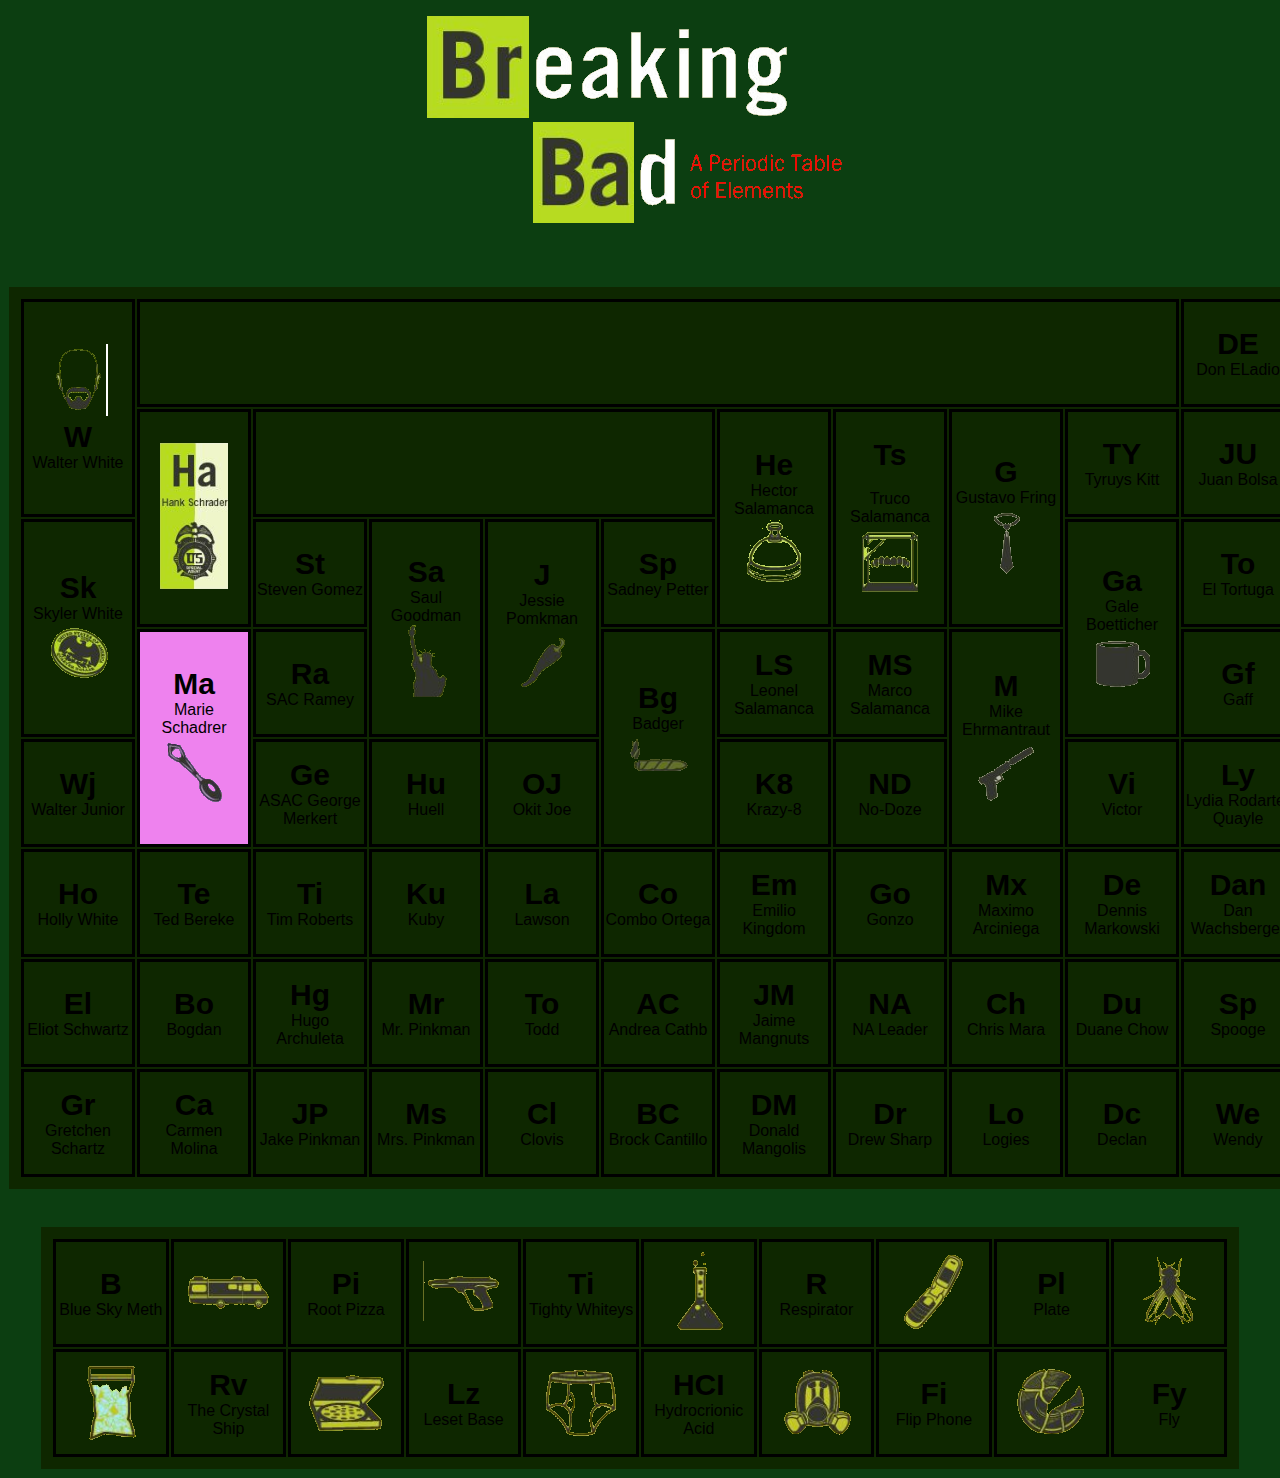
==== Tabla.html @ 63d85095 "Initial commit" ====
<!DOCTYPE html>
<html lang="en">
<head>
    <meta charset="UTF-8">
    <meta name="viewport" content="width=device-width, initial-scale=1.0">
    <link rel="stylesheet" href="CSS/tabla.css">
    <link rel="shortcut icon" href="CSS/IMG/icon.png" type="image/x-icon">
    <title>Tabla </title>
</head>
<body>
<center>
    <img src="CSS/IMG/cabecera.png" alt="">
    <br>
    <br>
    <br>
    <br>

   <table>
    <tr>
        <td rowspan="2"><img src="CSS/IMG/Tabla Periódica/walterwhite.png" alt=""><br><h5>W</h5>Walter White</td>
        <td colspan="9"></td>
        <td><h5>DE</h5>Don ELadio</td>
        <!-- <td></td>
        <td></td>
        <td></td>
        <td></td>
        <td></td>
        <td></td>
        <td></td>
        <td></td> -->
    </tr>
    <tr>
        <td rowspan="2"><img src="CSS/IMG/Tabla Periódica/hankschrader.png" alt=""></td>
        <td colspan="4"></td>
        <td rowspan="2"><H5>He</H5>Hector Salamanca <br><img src="CSS/IMG/Tabla Periódica/hectorsalamanca.png" alt=""></td>
        <td rowspan="2"><h5>Ts</h5><br>Truco Salamanca<img src="CSS/IMG/Tabla Periódica/tucosalamanca.png" alt=""></td>
        <td rowspan="2"><h5>G</h5>Gustavo Fring <br><img src="CSS/IMG/Tabla Periódica/gustavofrink.png" alt=""></td>
        <td><h5>TY</h5>Tyruys Kitt</td>
        <td><h5>JU</h5>Juan Bolsa</td>
        <!-- <td></td>
        <td></td>
        <td></td>
        <td></td> -->
    </tr>
    <tr>
        <td rowspan="2"><h5>Sk</h5>Skyler White <br><img src="CSS/IMG/Tabla Periódica/skylerwhite.png" alt=""></td>
        <td><h5>St</h5>Steven Gomez</td>
        <td rowspan="2"><h5>Sa</h5>Saul Goodman <br><img src="CSS/IMG/Tabla Periódica/saulgoodman.png" alt=""></td>
        <td rowspan="2"><h5>J</h5>Jessie Pomkman<br><img src="CSS/IMG/Tabla Periódica/jessiepinkman.png" alt=""></td>
        <td><h5>Sp</h5>Sadney Petter</td>
        <td rowspan="2"><h5>Ga</h5>Gale Boetticher<br><img src="CSS/IMG/Tabla Periódica/gale.png" alt=""></td>
        <td><h5>To</h5>El Tortuga</td>
        <!-- <td></td>
        <td></td>
        <td></td> -->
    </tr>
    <tr>
        <td rowspan="2" class="color2"><h5>Ma</h5>Marie Schadrer<br><img src="CSS/IMG/Tabla Periódica/marieschrader.png" alt=""></td>
        <td><h5>Ra</h5>SAC Ramey</td>
        <td rowspan="2"><h5>Bg</h5>Badger <br> <img src="CSS/IMG/Tabla Periódica/badger.png" alt=""></td>
        <td><h5>LS</h5>Leonel Salamanca</td>
        <td><h5>MS</h5>Marco Salamanca</td>
        <td rowspan="2"><h5>M</h5>Mike Ehrmantraut <br><img src="CSS/IMG/Tabla Periódica/mike.png" alt=""></td>
        <td><h5>Gf</h5>Gaff</td>
        <!-- <td></td>
        <td></td>
        <td></td>
        <td></td> -->
    </tr>
    <tr>
        <td><h5>Wj</h5>Walter Junior</td>
        <td><h5>Ge</h5>ASAC George Merkert</td>
        <td><h5>Hu</h5>Huell</td>
        <td><h5>OJ</h5>Okit Joe</td>
        <td><h5>K8</h5>Krazy-8</td>
        <td><h5>ND</h5>No-Doze</td>
        <td><h5>Vi</h5>Victor</td>
        <td><h5>Ly</h5>Lydia Rodarte-Quayle </td>
        <!-- <td></td>
        <td></td>
        <td></td> -->
    </tr>
    <tr>
        <td><h5>Ho</h5>Holly White</td>
        <td><h5>Te</h5>Ted Bereke</td>
        <td><h5>Ti</h5>Tim Roberts</td>
        <td><h5>Ku</h5>Kuby</td>
        <td><h5>La</h5>Lawson</td>
        <td><h5>Co</h5>Combo Ortega</td>
        <td><h5>Em</h5>Emilio Kingdom</td>
        <td><h5>Go</h5>Gonzo</td>
        <td><h5>Mx</h5>Maximo Arciniega</td>
        <td><h5>De</h5>Dennis Markowski</td>
        <td><h5>Dan</h5>Dan Wachsberger</td>
    </tr>
    <tr>
        <td><h5>El</h5>Eliot Schwartz</td>
        <td><h5>Bo</h5>Bogdan</td>
        <td><h5>Hg</h5>Hugo Archuleta</td>
        <td><h5>Mr</h5>Mr. Pinkman</td>
        <td><h5>To</h5>Todd</td>
        <td><h5>AC</h5>Andrea Cathb </td>
        <td><h5>JM</h5>Jaime Mangnuts</td>
        <td><h5>NA</h5>NA Leader</td>
        <td><h5>Ch</h5>Chris Mara</td>
        <td><h5>Du</h5>Duane Chow</td>
        <td><h5>Sp</h5>Spooge</td>
    </tr>
    <tr>
        <td><h5>Gr</h5>Gretchen Schartz</td>
        <td><h5>Ca</h5>Carmen Molina</td>
        <td><h5>JP</h5>Jake Pinkman</td>
        <td><h5>Ms</h5>Mrs. Pinkman</td>
        <td><h5>Cl</h5>Clovis</td>
        <td><h5>BC</h5>Brock Cantillo</td>
        <td><h5>DM</h5>Donald Mangolis</td>
        <td><h5>Dr</h5>Drew Sharp</td>
        <td><h5>Lo</h5>Logies</td>
        <td><h5>Dc</h5>Declan</td>
        <td><h5>We</h5>Wendy</td>
    </tr>
   </table>
   <br>
   <br>


   <table class="tabla2">
    <tr>
        <td><h5>B</h5>Blue Sky Meth</td>
        <td><img src="CSS/IMG/Tabla Periódica/bus.png" alt=""></td>
        <td><h5>Pi</h5>Root Pizza</td>
        <td><img src="CSS/IMG/Tabla Periódica/pistola.png" alt=""></td>
        <td><h5>Ti</h5>Tighty Whiteys</td>
        <td><img src="CSS/IMG/Tabla Periódica/pocima.png" alt=""></td>
        <td><h5>R</h5>Respirator</td>
        <td><img src="CSS/IMG/Tabla Periódica/movil.png" alt=""></td>
        <td><h5>Pl</h5>Plate</td>
        <td><img src="CSS/IMG/Tabla Periódica/mosca.png" alt=""></td>
    </tr>
    <tr>
        <td><img src="CSS/IMG/Tabla Periódica/cristal.png" alt=""></td>
        <td><h5>Rv</h5>The Crystal Ship</td>
        <td><img src="CSS/IMG/Tabla Periódica/pizza.png" alt=""></td>
        <td><h5>Lz</h5>Leset Base</td>
        <td><img src="CSS/IMG/Tabla Periódica/calzoncillos.png" alt=""></td>
        <td><h5>HCI</h5>Hydrocrionic Acid</td>
        <td><img src="CSS/IMG/Tabla Periódica/mascara.png" alt=""></td>
        <td><h5>Fi</h5>Flip Phone</td>
        <td><img src="CSS/IMG/Tabla Periódica/plato.png" alt=""></td>
        <td><h5>Fy</h5>Fly</td>
    </tr>


   </table>
</center>  
</body>
</html>
---- CSS/tabla.css ----
body{
text-align: center;
background-color: #0c3e11 ;
font-family: Arial, Helvetica, sans-serif;
color: black;
}

table{

    background-color: #0e2700;
    width: 1300px;
    height: 300px;
    text-align: center;
    border: 1px solid #0c3e11;   
    padding: 10px; 
    
   
}

h5{

     
    font-weight: 750;
    font-size: 30px; 
    margin-top: 0px; 
    margin-bottom: 0px; 
    color: black;

    
}


.color1{
    background-color: #b8dc19 ;
}

.color2{

    background-color: violet;
}

.color3{
     background-color: #d5ea73;

}

.color4{

    background-color: floralwhite;
}

.color5{

    background-color: #89a419;
}

.color6{

    background-color: #bcc49e;
}

.color7{
background-color: #c7e538;

}

.color8{

   background-color: #637124;

}

.color9{
    background-color: #828e50;
}

.color10 {

    background-color: #c2c721;
}

td{

    border: solid black;
    width: 100px;
    height: 100px;
}

tr{

    border: solid black;
    width: 100px;
    height: 100px;
}

.tabla2{

    width: 1200px;
    height: 200px;

}
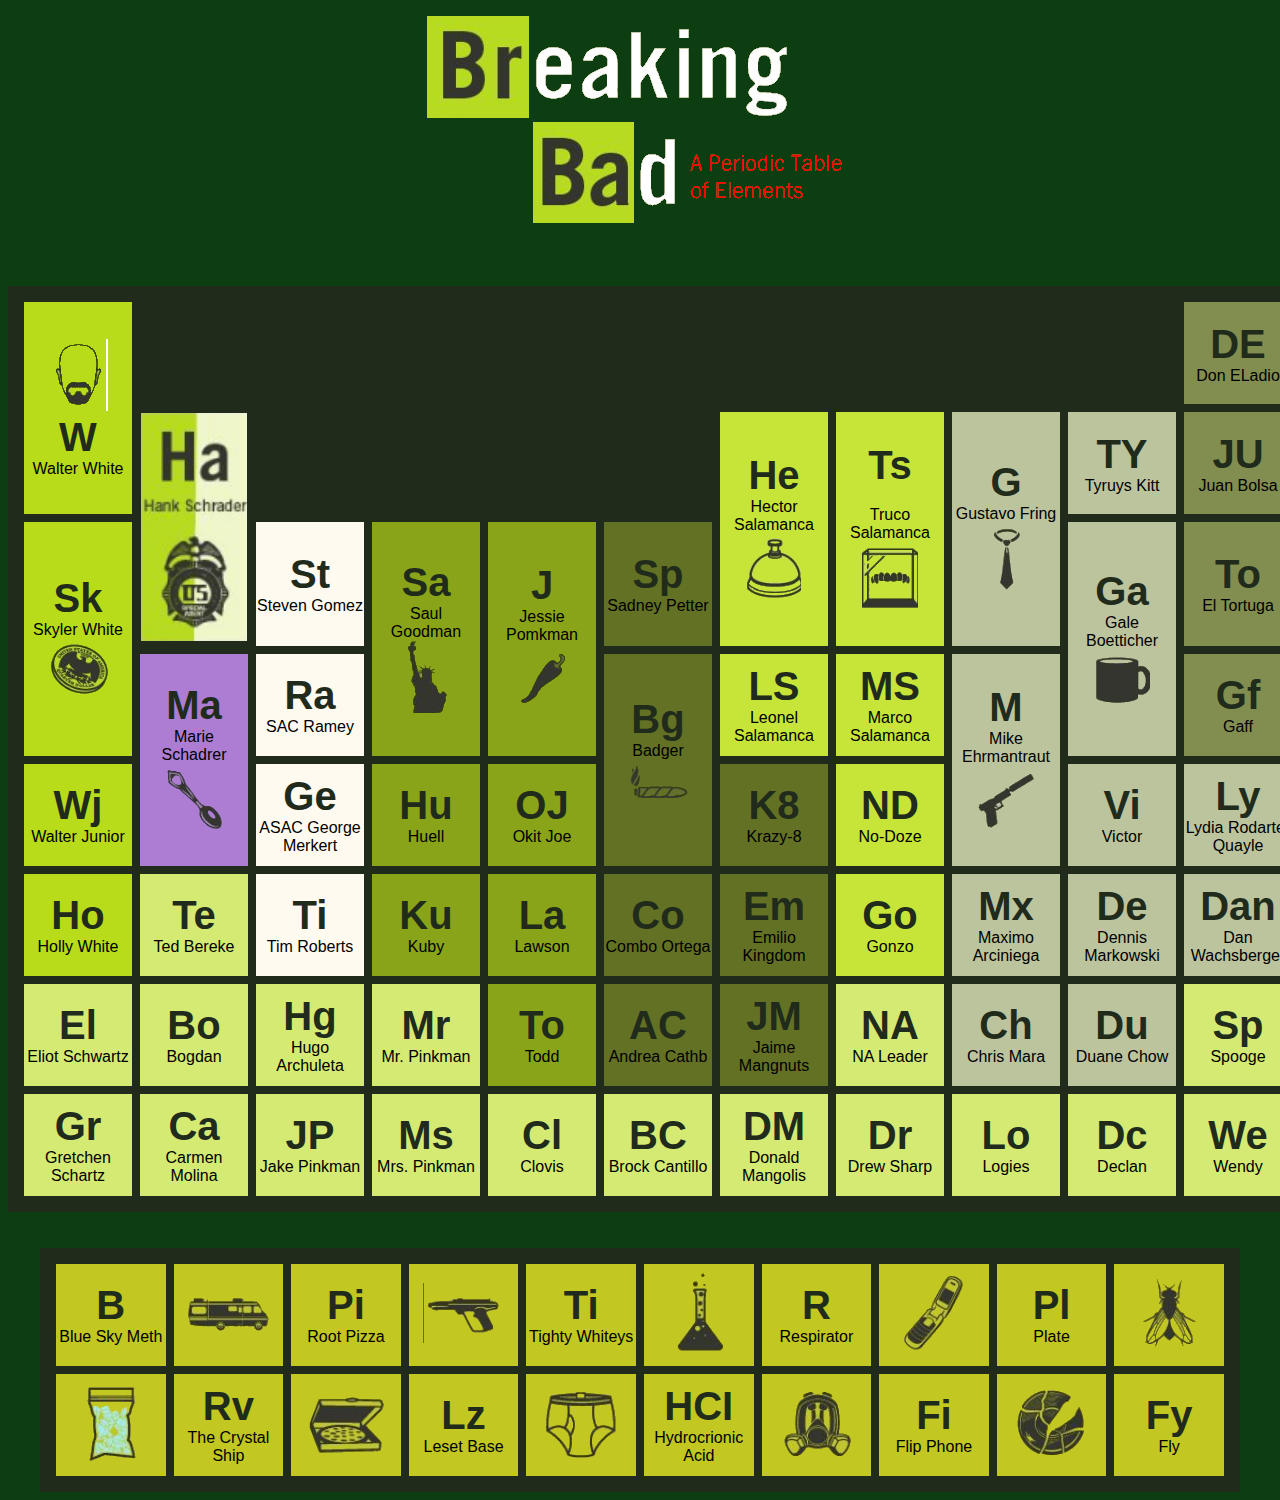
==== commit d7679d49: "another commit" ====
--- a/Tabla.html
+++ b/Tabla.html
@@ -17,9 +17,9 @@
 
    <table>
     <tr>
-        <td rowspan="2"><img src="CSS/IMG/Tabla Periódica/walterwhite.png" alt=""><br><h5>W</h5>Walter White</td>
+        <td rowspan="2" class="color1"><img src="CSS/IMG/Tabla Periódica/walterwhite.png" alt="" ><br><h5>W</h5>Walter White</td>
         <td colspan="9"></td>
-        <td><h5>DE</h5>Don ELadio</td>
+        <td class="color9"><h5>DE</h5>Don ELadio</td>
         <!-- <td></td>
         <td></td>
         <td></td>
@@ -30,94 +30,94 @@
         <td></td> -->
     </tr>
     <tr>
-        <td rowspan="2"><img src="CSS/IMG/Tabla Periódica/hankschrader.png" alt=""></td>
+        <td rowspan="2"><img src="CSS/IMG/Tabla Periódica/hankschrader.png" alt="" id="imagenHA" ></td>
         <td colspan="4"></td>
-        <td rowspan="2"><H5>He</H5>Hector Salamanca <br><img src="CSS/IMG/Tabla Periódica/hectorsalamanca.png" alt=""></td>
-        <td rowspan="2"><h5>Ts</h5><br>Truco Salamanca<img src="CSS/IMG/Tabla Periódica/tucosalamanca.png" alt=""></td>
-        <td rowspan="2"><h5>G</h5>Gustavo Fring <br><img src="CSS/IMG/Tabla Periódica/gustavofrink.png" alt=""></td>
-        <td><h5>TY</h5>Tyruys Kitt</td>
-        <td><h5>JU</h5>Juan Bolsa</td>
+        <td rowspan="2" class="color7"><H5>He</H5>Hector Salamanca <br><img src="CSS/IMG/Tabla Periódica/hectorsalamanca.png" alt=""></td>
+        <td rowspan="2" class="color7"><h5>Ts</h5><br>Truco Salamanca<img src="CSS/IMG/Tabla Periódica/tucosalamanca.png" alt=""></td>
+        <td rowspan="2" class="color6"><h5>G</h5>Gustavo Fring <br><img src="CSS/IMG/Tabla Periódica/gustavofrink.png" alt=""></td>
+        <td class="color6"><h5>TY</h5>Tyruys Kitt</td>
+        <td class="color9"><h5>JU</h5>Juan Bolsa</td>
         <!-- <td></td>
         <td></td>
         <td></td>
         <td></td> -->
     </tr>
     <tr>
-        <td rowspan="2"><h5>Sk</h5>Skyler White <br><img src="CSS/IMG/Tabla Periódica/skylerwhite.png" alt=""></td>
-        <td><h5>St</h5>Steven Gomez</td>
-        <td rowspan="2"><h5>Sa</h5>Saul Goodman <br><img src="CSS/IMG/Tabla Periódica/saulgoodman.png" alt=""></td>
-        <td rowspan="2"><h5>J</h5>Jessie Pomkman<br><img src="CSS/IMG/Tabla Periódica/jessiepinkman.png" alt=""></td>
-        <td><h5>Sp</h5>Sadney Petter</td>
-        <td rowspan="2"><h5>Ga</h5>Gale Boetticher<br><img src="CSS/IMG/Tabla Periódica/gale.png" alt=""></td>
-        <td><h5>To</h5>El Tortuga</td>
+        <td rowspan="2" class="color1"><h5>Sk</h5>Skyler White <br><img src="CSS/IMG/Tabla Periódica/skylerwhite.png" alt=""></td>
+        <td class="color4"><h5>St</h5>Steven Gomez</td>
+        <td rowspan="2" class="color5"><h5>Sa</h5>Saul Goodman <br><img src="CSS/IMG/Tabla Periódica/saulgoodman.png" alt=""></td>
+        <td rowspan="2" class="color5"><h5>J</h5>Jessie Pomkman<br><img src="CSS/IMG/Tabla Periódica/jessiepinkman.png" alt=""></td>
+        <td class="color8"><h5>Sp</h5>Sadney Petter</td>
+        <td rowspan="2" class="color6"><h5>Ga</h5>Gale Boetticher<br><img src="CSS/IMG/Tabla Periódica/gale.png" alt=""></td>
+        <td class="color9"><h5>To</h5>El Tortuga</td>
         <!-- <td></td>
         <td></td>
         <td></td> -->
     </tr>
     <tr>
         <td rowspan="2" class="color2"><h5>Ma</h5>Marie Schadrer<br><img src="CSS/IMG/Tabla Periódica/marieschrader.png" alt=""></td>
-        <td><h5>Ra</h5>SAC Ramey</td>
-        <td rowspan="2"><h5>Bg</h5>Badger <br> <img src="CSS/IMG/Tabla Periódica/badger.png" alt=""></td>
-        <td><h5>LS</h5>Leonel Salamanca</td>
-        <td><h5>MS</h5>Marco Salamanca</td>
-        <td rowspan="2"><h5>M</h5>Mike Ehrmantraut <br><img src="CSS/IMG/Tabla Periódica/mike.png" alt=""></td>
-        <td><h5>Gf</h5>Gaff</td>
+        <td class="color4"><h5>Ra</h5>SAC Ramey</td>
+        <td rowspan="2" class="color8"><h5>Bg</h5>Badger <br> <img src="CSS/IMG/Tabla Periódica/badger.png" alt=""></td>
+        <td class="color7"><h5>LS</h5>Leonel Salamanca</td>
+        <td class="color7"><h5>MS</h5>Marco Salamanca</td>
+        <td rowspan="2" class="color6"><h5>M</h5>Mike Ehrmantraut <br><img src="CSS/IMG/Tabla Periódica/mike.png" alt=""></td>
+        <td class="color9"><h5>Gf</h5>Gaff</td>
         <!-- <td></td>
         <td></td>
         <td></td>
         <td></td> -->
     </tr>
     <tr>
-        <td><h5>Wj</h5>Walter Junior</td>
-        <td><h5>Ge</h5>ASAC George Merkert</td>
-        <td><h5>Hu</h5>Huell</td>
-        <td><h5>OJ</h5>Okit Joe</td>
-        <td><h5>K8</h5>Krazy-8</td>
-        <td><h5>ND</h5>No-Doze</td>
-        <td><h5>Vi</h5>Victor</td>
-        <td><h5>Ly</h5>Lydia Rodarte-Quayle </td>
+        <td class="color1"><h5>Wj</h5>Walter Junior</td>
+        <td class="color4"><h5>Ge</h5>ASAC George Merkert</td>
+        <td class="color5"><h5>Hu</h5>Huell</td>
+        <td class="color5"><h5>OJ</h5>Okit Joe</td>
+        <td class="color8"><h5>K8</h5>Krazy-8</td>
+        <td class="color7"><h5>ND</h5>No-Doze</td>
+        <td class="color6"><h5>Vi</h5>Victor</td>
+        <td class="color6"><h5>Ly</h5>Lydia Rodarte-Quayle </td>
         <!-- <td></td>
         <td></td>
         <td></td> -->
     </tr>
     <tr>
-        <td><h5>Ho</h5>Holly White</td>
-        <td><h5>Te</h5>Ted Bereke</td>
-        <td><h5>Ti</h5>Tim Roberts</td>
-        <td><h5>Ku</h5>Kuby</td>
-        <td><h5>La</h5>Lawson</td>
-        <td><h5>Co</h5>Combo Ortega</td>
-        <td><h5>Em</h5>Emilio Kingdom</td>
-        <td><h5>Go</h5>Gonzo</td>
-        <td><h5>Mx</h5>Maximo Arciniega</td>
-        <td><h5>De</h5>Dennis Markowski</td>
-        <td><h5>Dan</h5>Dan Wachsberger</td>
+        <td class="color1"><h5>Ho</h5>Holly White</td>
+        <td class="color3"><h5>Te</h5>Ted Bereke</td>
+        <td class="color4"><h5>Ti</h5>Tim Roberts</td>
+        <td class="color5"><h5>Ku</h5>Kuby</td>
+        <td class="color5"><h5>La</h5>Lawson</td>
+        <td class="color8"><h5>Co</h5>Combo Ortega</td>
+        <td class="color8"><h5>Em</h5>Emilio Kingdom</td>
+        <td class="color7"><h5>Go</h5>Gonzo</td>
+        <td class="color6"><h5>Mx</h5>Maximo Arciniega</td>
+        <td class="color6"><h5>De</h5>Dennis Markowski</td>
+        <td class="color6"><h5>Dan</h5>Dan Wachsberger</td>
     </tr>
     <tr>
-        <td><h5>El</h5>Eliot Schwartz</td>
-        <td><h5>Bo</h5>Bogdan</td>
-        <td><h5>Hg</h5>Hugo Archuleta</td>
-        <td><h5>Mr</h5>Mr. Pinkman</td>
-        <td><h5>To</h5>Todd</td>
-        <td><h5>AC</h5>Andrea Cathb </td>
-        <td><h5>JM</h5>Jaime Mangnuts</td>
-        <td><h5>NA</h5>NA Leader</td>
-        <td><h5>Ch</h5>Chris Mara</td>
-        <td><h5>Du</h5>Duane Chow</td>
-        <td><h5>Sp</h5>Spooge</td>
+        <td class="color3"><h5>El</h5>Eliot Schwartz</td>
+        <td class="color3"><h5>Bo</h5>Bogdan</td>
+        <td class="color3"><h5>Hg</h5>Hugo Archuleta</td>
+        <td class="color3"><h5>Mr</h5>Mr. Pinkman</td>
+        <td class="color5"><h5>To</h5>Todd</td>
+        <td class="color8"><h5>AC</h5>Andrea Cathb </td>
+        <td class="color8"><h5>JM</h5>Jaime Mangnuts</td>
+        <td class="color3"><h5>NA</h5>NA Leader</td>
+        <td class="color6"><h5>Ch</h5>Chris Mara</td>
+        <td class="color6"><h5>Du</h5>Duane Chow</td>
+        <td class="color3"><h5>Sp</h5>Spooge</td>
     </tr>
     <tr>
-        <td><h5>Gr</h5>Gretchen Schartz</td>
-        <td><h5>Ca</h5>Carmen Molina</td>
-        <td><h5>JP</h5>Jake Pinkman</td>
-        <td><h5>Ms</h5>Mrs. Pinkman</td>
-        <td><h5>Cl</h5>Clovis</td>
-        <td><h5>BC</h5>Brock Cantillo</td>
-        <td><h5>DM</h5>Donald Mangolis</td>
-        <td><h5>Dr</h5>Drew Sharp</td>
-        <td><h5>Lo</h5>Logies</td>
-        <td><h5>Dc</h5>Declan</td>
-        <td><h5>We</h5>Wendy</td>
+        <td class="color3"><h5>Gr</h5>Gretchen Schartz</td>
+        <td class="color3"><h5>Ca</h5>Carmen Molina</td>
+        <td class="color3"><h5>JP</h5>Jake Pinkman</td>
+        <td class="color3"><h5>Ms</h5>Mrs. Pinkman</td>
+        <td class="color3"><h5>Cl</h5>Clovis</td>
+        <td class="color3"><h5>BC</h5>Brock Cantillo</td>
+        <td class="color3"><h5>DM</h5>Donald Mangolis</td>
+        <td class="color3"><h5>Dr</h5>Drew Sharp</td>
+        <td class="color3"><h5>Lo</h5>Logies</td>
+        <td class="color3"><h5>Dc</h5>Declan</td>
+        <td class="color3"><h5>We</h5>Wendy</td>
     </tr>
    </table>
    <br>
@@ -126,28 +126,28 @@
 
    <table class="tabla2">
     <tr>
-        <td><h5>B</h5>Blue Sky Meth</td>
-        <td><img src="CSS/IMG/Tabla Periódica/bus.png" alt=""></td>
-        <td><h5>Pi</h5>Root Pizza</td>
-        <td><img src="CSS/IMG/Tabla Periódica/pistola.png" alt=""></td>
-        <td><h5>Ti</h5>Tighty Whiteys</td>
-        <td><img src="CSS/IMG/Tabla Periódica/pocima.png" alt=""></td>
-        <td><h5>R</h5>Respirator</td>
-        <td><img src="CSS/IMG/Tabla Periódica/movil.png" alt=""></td>
-        <td><h5>Pl</h5>Plate</td>
-        <td><img src="CSS/IMG/Tabla Periódica/mosca.png" alt=""></td>
+        <td class="color10"><h5>B</h5>Blue Sky Meth</td>
+        <td class="color10"><img src="CSS/IMG/Tabla Periódica/bus.png" alt=""></td>
+        <td class="color10"><h5>Pi</h5>Root Pizza</td>
+        <td class="color10"><img src="CSS/IMG/Tabla Periódica/pistola.png" alt=""></td>
+        <td class="color10"><h5>Ti</h5>Tighty Whiteys</td>
+        <td class="color10"><img src="CSS/IMG/Tabla Periódica/pocima.png" alt=""></td>
+        <td class="color10"><h5>R</h5>Respirator</td>
+        <td class="color10"><img src="CSS/IMG/Tabla Periódica/movil.png" alt=""></td>
+        <td class="color10"><h5>Pl</h5>Plate</td>
+        <td class="color10"><img src="CSS/IMG/Tabla Periódica/mosca.png" alt=""></td>
     </tr>
     <tr>
-        <td><img src="CSS/IMG/Tabla Periódica/cristal.png" alt=""></td>
-        <td><h5>Rv</h5>The Crystal Ship</td>
-        <td><img src="CSS/IMG/Tabla Periódica/pizza.png" alt=""></td>
-        <td><h5>Lz</h5>Leset Base</td>
-        <td><img src="CSS/IMG/Tabla Periódica/calzoncillos.png" alt=""></td>
-        <td><h5>HCI</h5>Hydrocrionic Acid</td>
-        <td><img src="CSS/IMG/Tabla Periódica/mascara.png" alt=""></td>
-        <td><h5>Fi</h5>Flip Phone</td>
-        <td><img src="CSS/IMG/Tabla Periódica/plato.png" alt=""></td>
-        <td><h5>Fy</h5>Fly</td>
+        <td class="color10"><img src="CSS/IMG/Tabla Periódica/cristal.png" alt=""></td>
+        <td class="color10"><h5>Rv</h5>The Crystal Ship</td>
+        <td class="color10"><img src="CSS/IMG/Tabla Periódica/pizza.png" alt=""></td>
+        <td class="color10"><h5>Lz</h5>Leset Base</td>
+        <td class="color10"><img src="CSS/IMG/Tabla Periódica/calzoncillos.png" alt=""></td>
+        <td class="color10"><h5>HCI</h5>Hydrocrionic Acid</td>
+        <td class="color10"><img src="CSS/IMG/Tabla Periódica/mascara.png" alt=""></td>
+        <td class="color10"><h5>Fi</h5>Flip Phone</td>
+        <td class="color10"><img src="CSS/IMG/Tabla Periódica/plato.png" alt=""></td>
+        <td class="color10"><h5>Fy</h5>Fly</td>
     </tr>
 
 
--- a/CSS/tabla.css
+++ b/CSS/tabla.css
@@ -7,11 +7,11 @@
 
 table{
 
-    background-color: #0e2700;
+    background-color: #212b1b;
     width: 1300px;
     height: 300px;
     text-align: center;
-    border: 1px solid #0c3e11;   
+    border: 1px solid  #212b1b;  
     padding: 10px; 
     
    
@@ -21,14 +21,19 @@
 
      
     font-weight: 750;
-    font-size: 30px; 
+    font-size: 40px; 
     margin-top: 0px; 
     margin-bottom: 0px; 
-    color: black;
+    color: #212b1b;
 
     
 }
 
+#imagenHA{
+
+   width: 100%;
+   
+}
 
 .color1{
     background-color: #b8dc19 ;
@@ -36,7 +41,7 @@
 
 .color2{
 
-    background-color: violet;
+    background-color: rgb(172, 125, 211);
 }
 
 .color3{
@@ -81,14 +86,14 @@
 
 td{
 
-    border: solid black;
+    border: 3px solid  #212b1b;
     width: 100px;
     height: 100px;
 }
 
 tr{
 
-    border: solid black;
+    border: 3px solid  #212b1b;
     width: 100px;
     height: 100px;
 }
